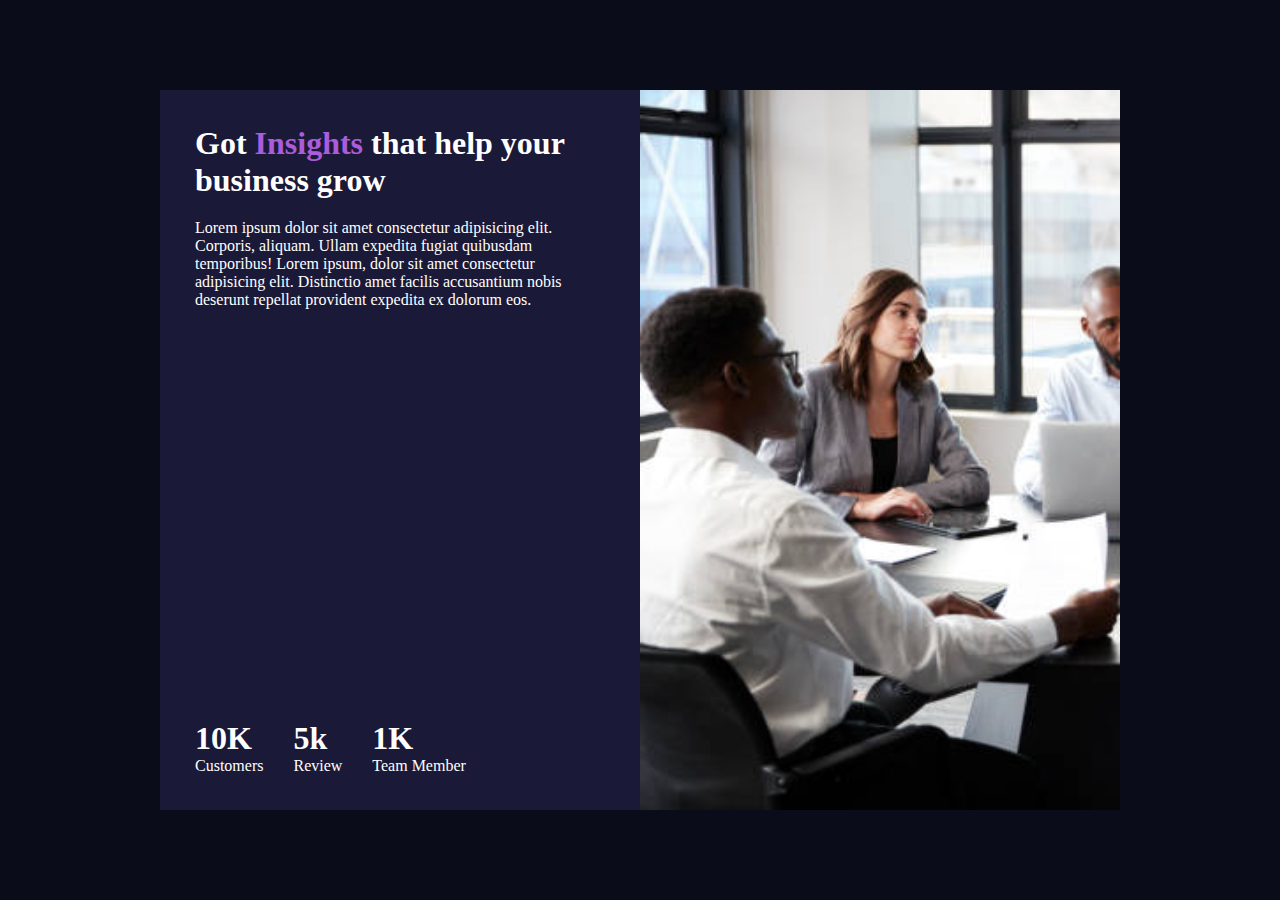
==== hero-section/index.html @ df684244 "simple landing page banner section done using flexbox" ====
<!DOCTYPE html>
<html lang="en">
<head>
    <meta charset="UTF-8">
    <meta http-equiv="X-UA-Compatible" content="IE=edge">
    <meta name="viewport" content="width=device-width, initial-scale=1.0">
    <link rel="stylesheet" href="style.css">
    <title>Hero Section</title>
</head>
<body>
    <div class="container">
        <div class="text-container">
            <div class="intro">
                <h1>Got <span class="insight">Insights</span> that help your business grow</h1>
                <p>Lorem ipsum dolor sit amet consectetur adipisicing elit. Corporis, aliquam. Ullam expedita fugiat quibusdam temporibus! Lorem ipsum, dolor sit amet consectetur adipisicing elit. Distinctio amet facilis accusantium nobis deserunt repellat provident expedita ex dolorum eos.</p>
            </div>
            <div class="stat">
                <div>
                    <h1>10K</h1>
                    <p>Customers</p>
                </div>
                <div>
                    <h1>5k</h1>
                    <p>Review</p>
                </div>
                <div>
                    <h1>1K</h1>
                    <p>Team Member</p>
                </div>
                
            </div>
        </div>
        <div class="image-container">
            <img src="../images/meeting.jpg" alt="">
        </div>
    </div>
</body>
</html>
---- hero-section/style.css ----
:root {
    --blue:#0a0c19;
    --dark-violet:#1b1938;
    --violet:#aa5cdb;
    --white:#ffffff;
    --off-white:#dcdcdc;
    --primary-font: "Inter",san-serif;
    --secondary-font:"lexend Deca",sans-serif;

}
* {
    box-sizing: border-box;
    margin:0;
    padding:0;
}
body {
 background-color: var(--blue);
 height: 100vh;
 display: flex;
 justify-content: center;
 align-items: center;
}
.container {
    display: flex;
    background-color: var(--dark-violet);
    height: 80vh;
    width: 75%;
}
.text-container {
    color:var(--white);
    font-family: var(--primary-font);
    padding:35px;
    display: flex;
    flex-direction: column;
    justify-content: space-between;
    width: 50%;
}
.intro >h1{
    margin-bottom: 20px;
}
.insight {
    color: var(--violet);
}
.stat {
    display: flex;
    gap:30px;
}
.image-container{
    background-color: green;
    height: 100%;
    width: 50%;
}
.image-container >img {
    height: 100%;
    width: 100%;
    object-fit: cover;
    object-position:left;
}
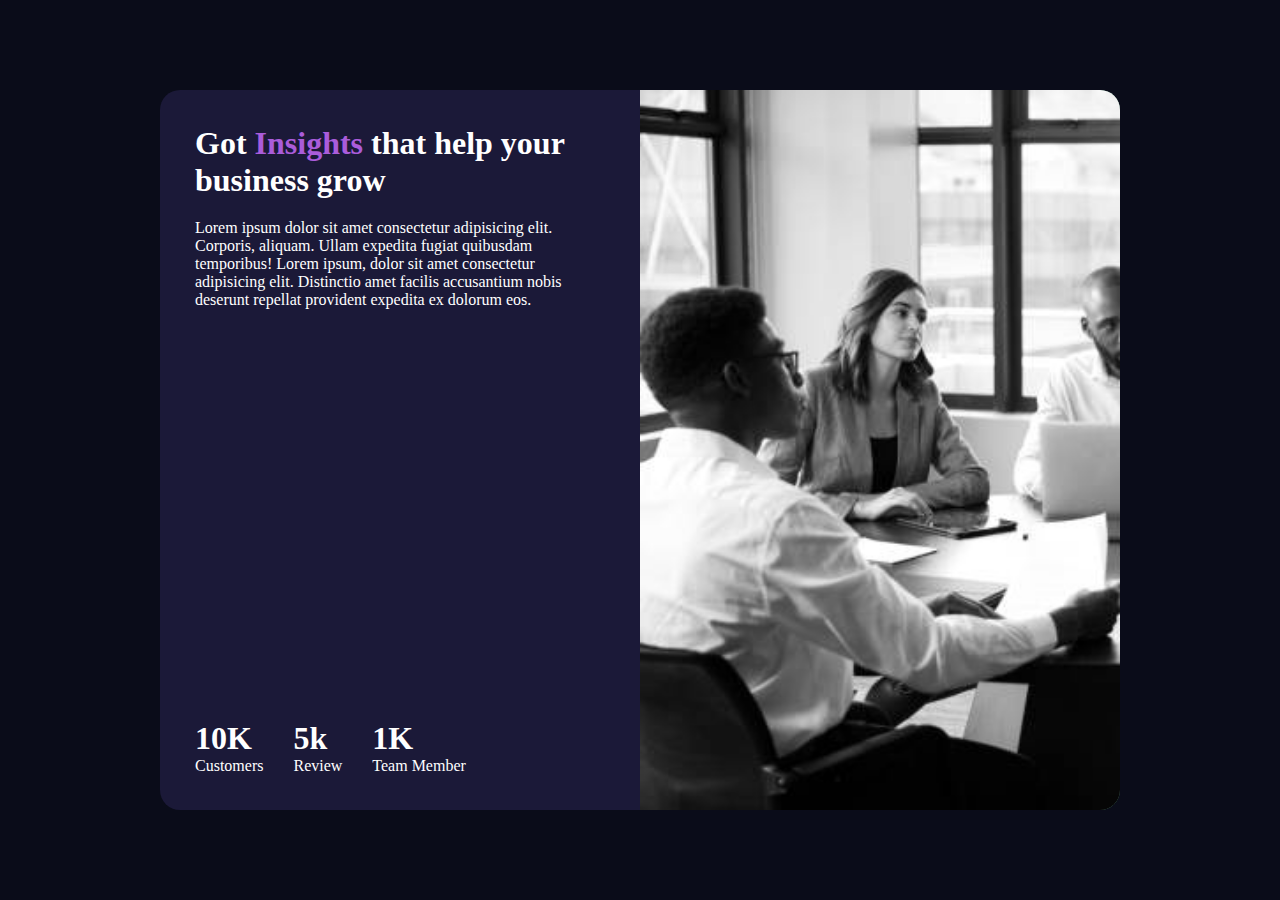
==== commit b9447af3: "Fully Responsive Hero Section" ====
--- a/hero-section/index.html
+++ b/hero-section/index.html
@@ -31,6 +31,7 @@
             </div>
         </div>
         <div class="image-container">
+            <div class="overlay"></div>
             <img src="../images/meeting.jpg" alt="">
         </div>
     </div>
--- a/hero-section/style.css
+++ b/hero-section/style.css
@@ -25,6 +25,8 @@
     background-color: var(--dark-violet);
     height: 80vh;
     width: 75%;
+    overflow: hidden;
+    border-radius:20px;
 }
 .text-container {
     color:var(--white);
@@ -49,10 +51,59 @@
     background-color: green;
     height: 100%;
     width: 50%;
+    position: relative;
 }
 .image-container >img {
     height: 100%;
     width: 100%;
     object-fit: cover;
     object-position:left;
-}+    filter: grayscale();
+   
+}
+.overlay {
+    height: 100%;
+    width: 100%;
+    background-color:var(--violet);
+    opacity: 0.5;
+    position: absolute;
+}
+@media only screen and (max-width:1200px) {
+    .text-container {
+        width: 70%;
+    }
+    .image-container {
+        width: 30%;
+    }
+}
+@media only screen and (max-width:800px){
+    .container {
+        width: 70vh;
+        display:flex;
+        flex-direction: column-reverse;
+    }
+    .text-container{
+        width: 100%;
+        height: 62%;
+        padding:25px;
+    }
+    .image-container {
+        width: 100%;
+    }
+}
+
+@media only screen and (max-width:500px){
+    .container {
+        display:flex;
+        flex-direction: column-reverse;
+    }
+    .text-container{
+        width: 100%;
+        height: 62%;
+        padding:25px;
+    }
+    .image-container {
+        width: 100%;
+    }
+}
+
